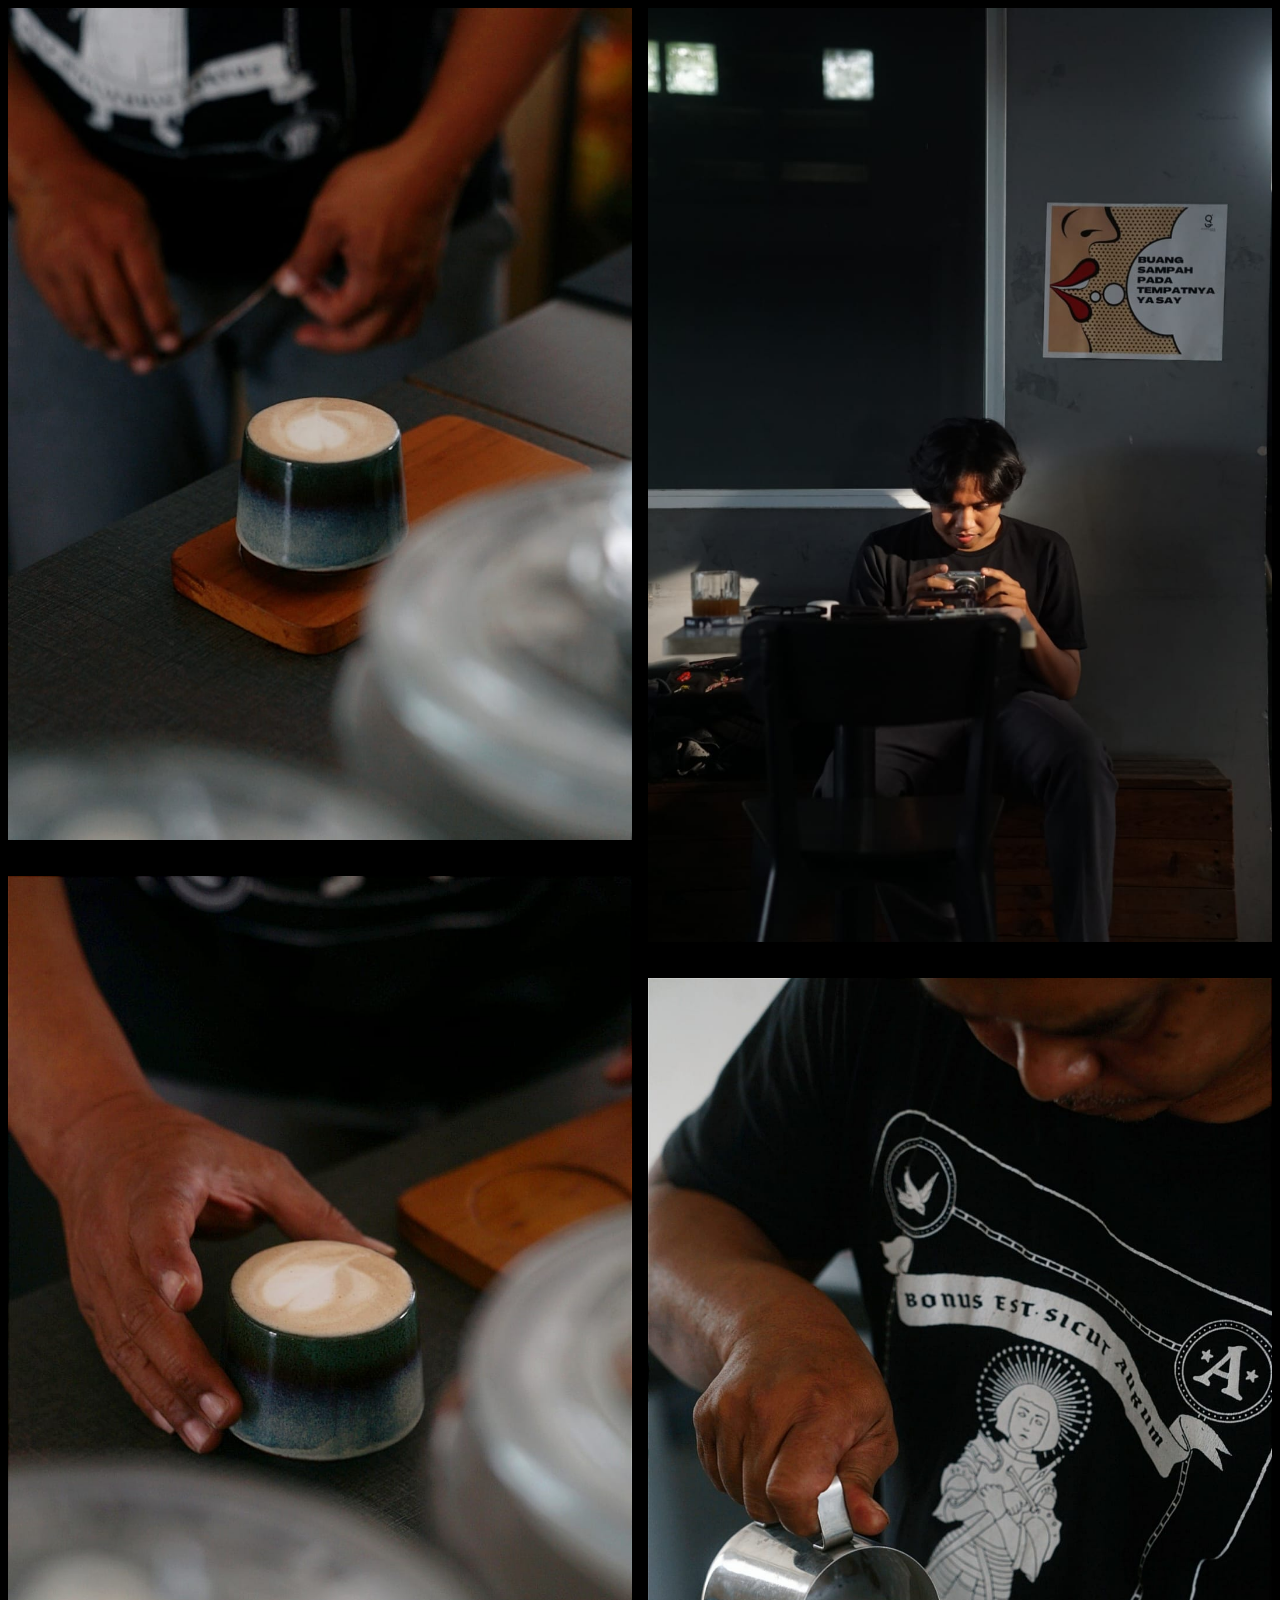
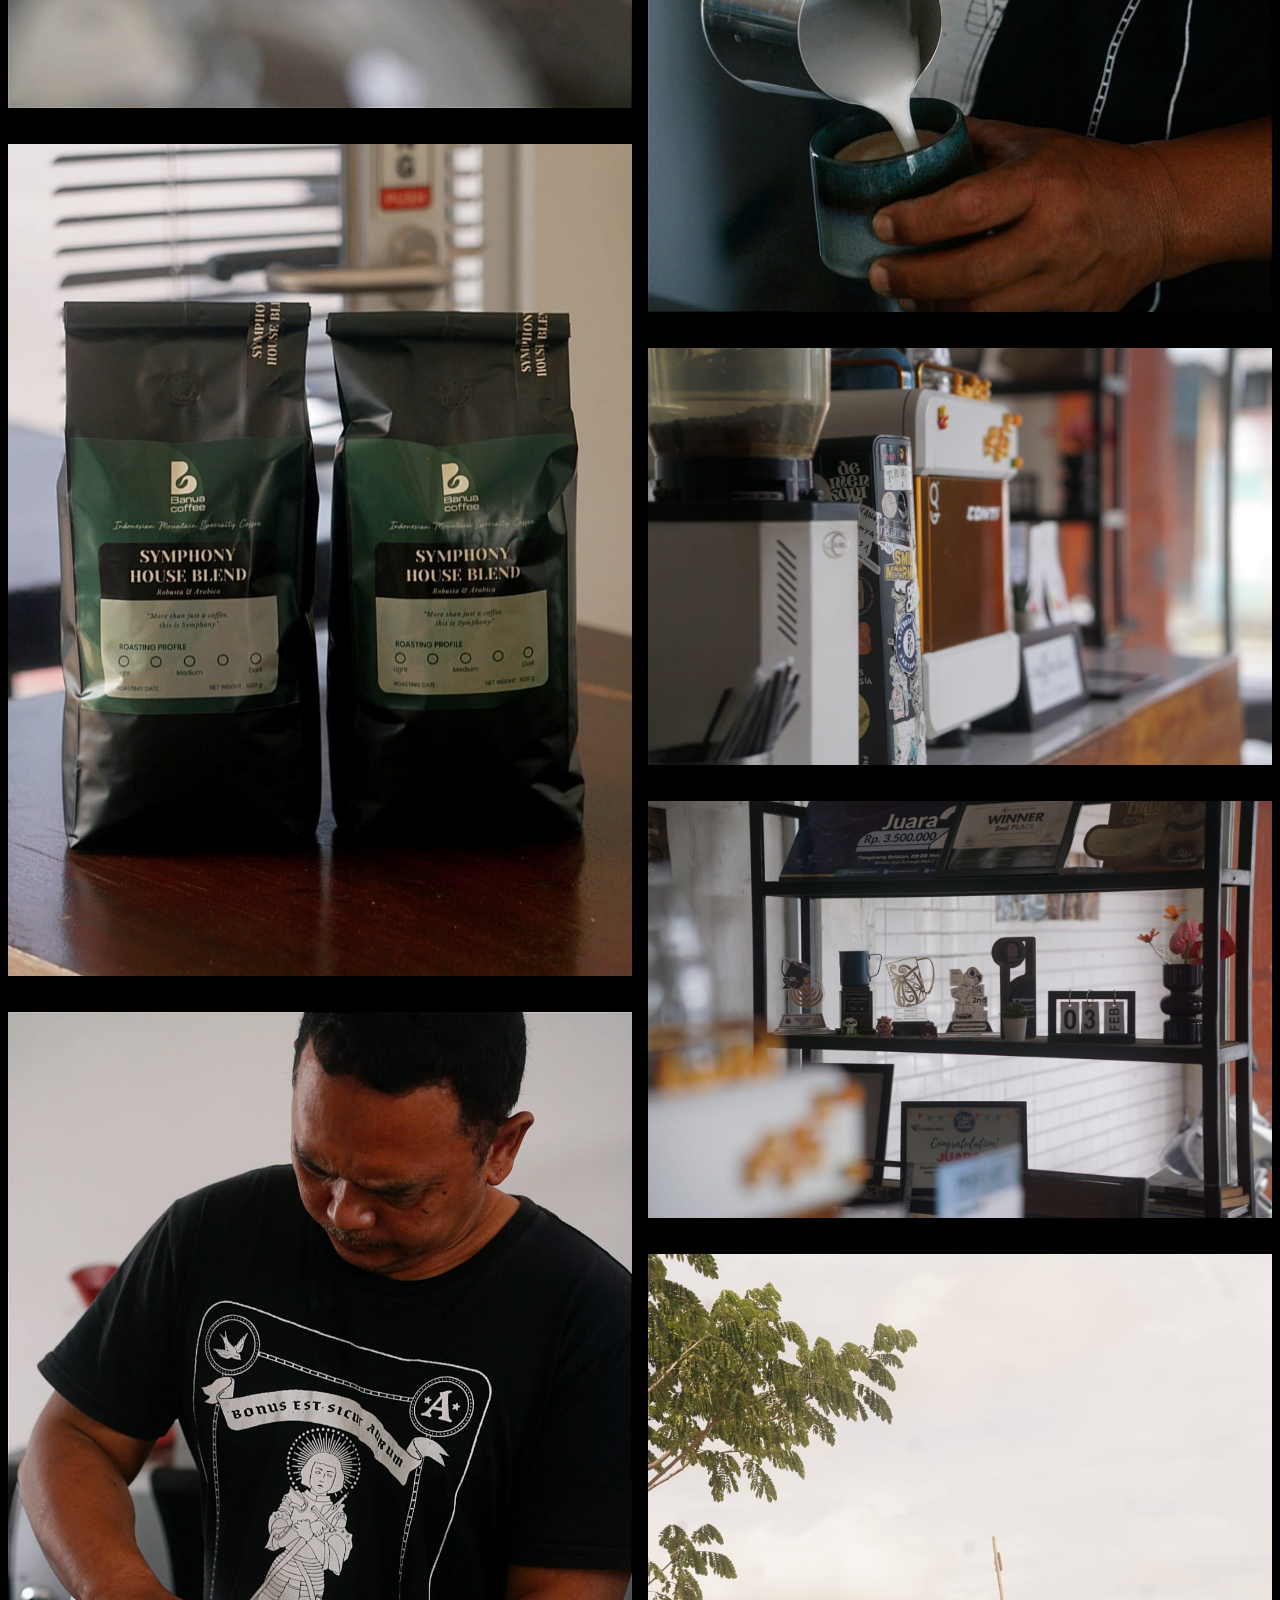
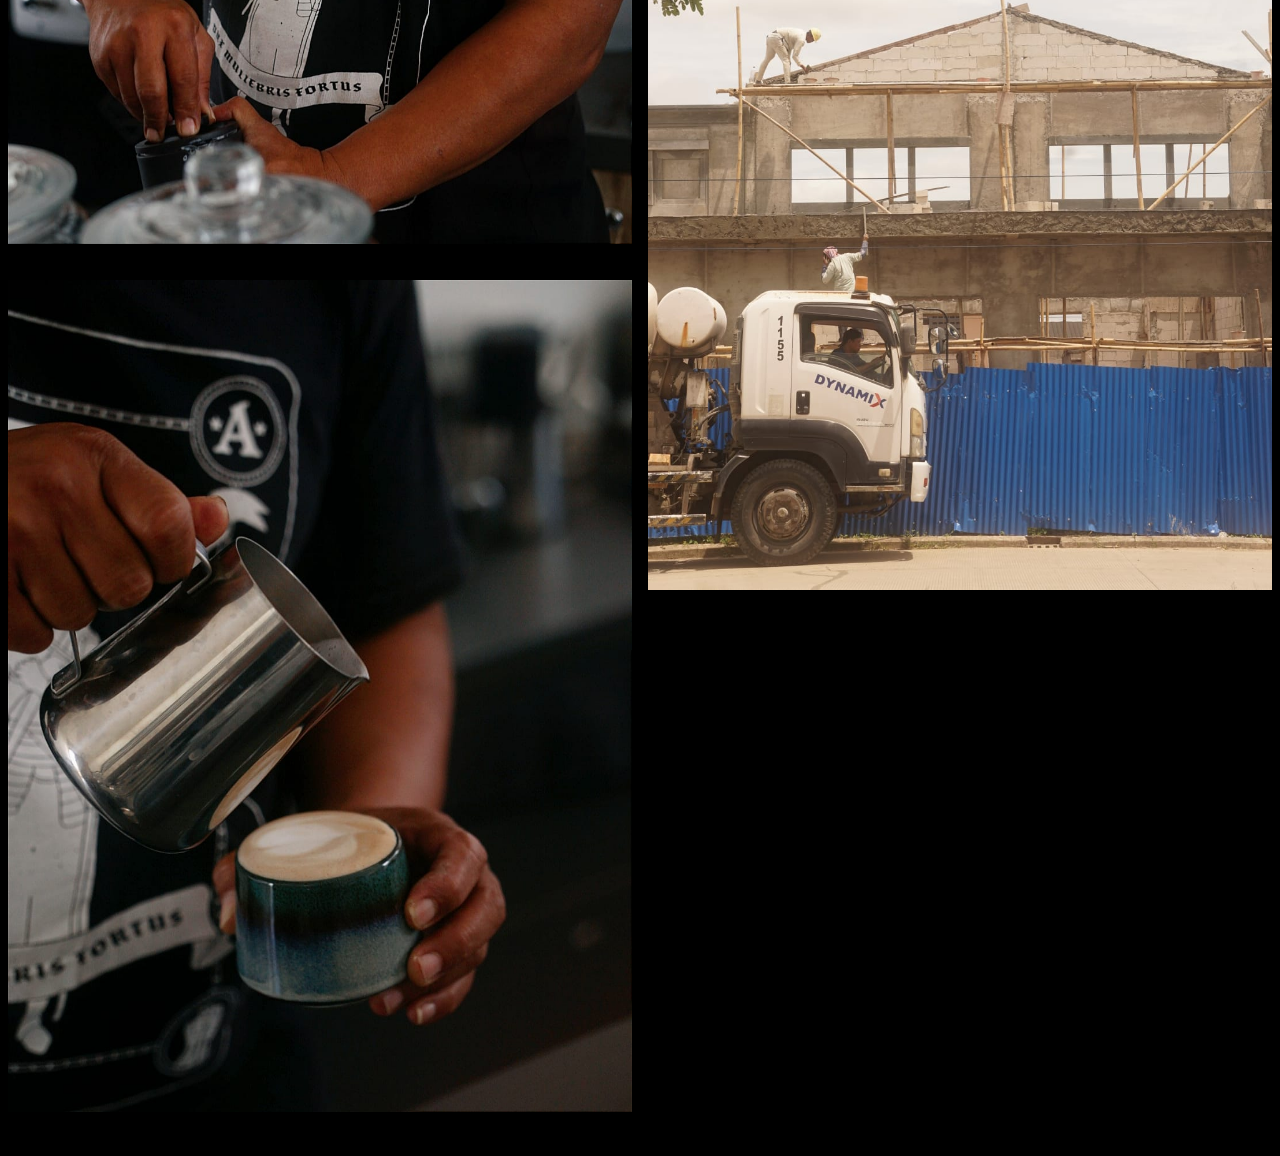
==== index.html @ 825f86c2 "test" ====
<!DOCTYPE html>
<html lang="en">
<head>
    <meta charset="UTF-8">
    <meta name="viewport" content="width=device-width, initial-scale=1.0">
    <title>Document</title>
    <link rel="stylesheet" href="style.css">
</head>
<body>
    <div class="list">
        <img src="assets/tes (1).jpeg" alt="">
        <img src="assets/tes (2).jpeg" alt="">
        <img src="assets/tes (3).jpeg" alt="">
        <img src="assets/tes (4).jpeg" alt="">
        <img src="assets/tes (5).jpeg" alt="">
        <img src="assets/tes (6).jpeg" alt="">
        <img src="assets/tes (7).jpeg" alt="">
        <img src="assets/tes (8).jpeg" alt="">
        <img src="assets/tes (9).jpeg" alt="">
        <img src="assets/tes (10).jpeg" alt="">
    </div>
</body>
</html>
---- style.css ----
body {
    background-color: black;
}
img {
    width: 100%;
    margin-bottom: 2em;
}
.list {
    column-count: 2;
}
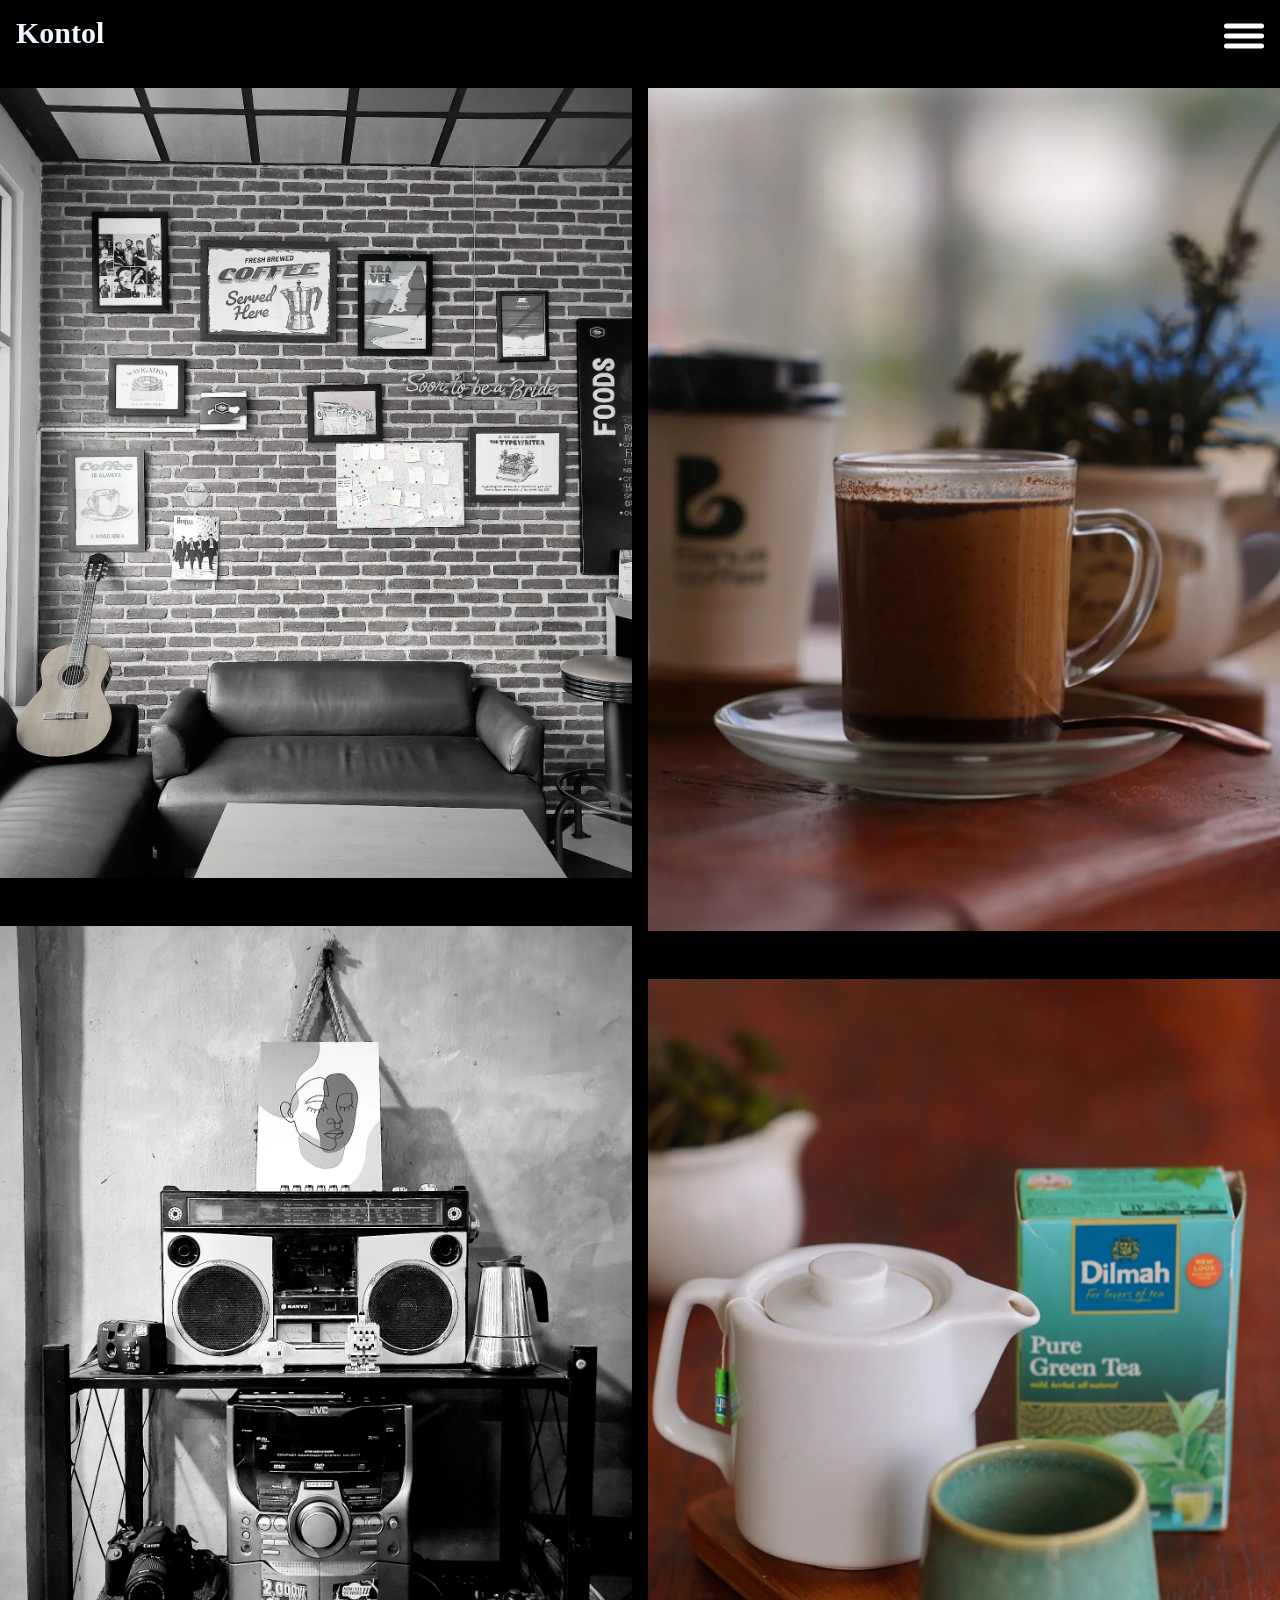
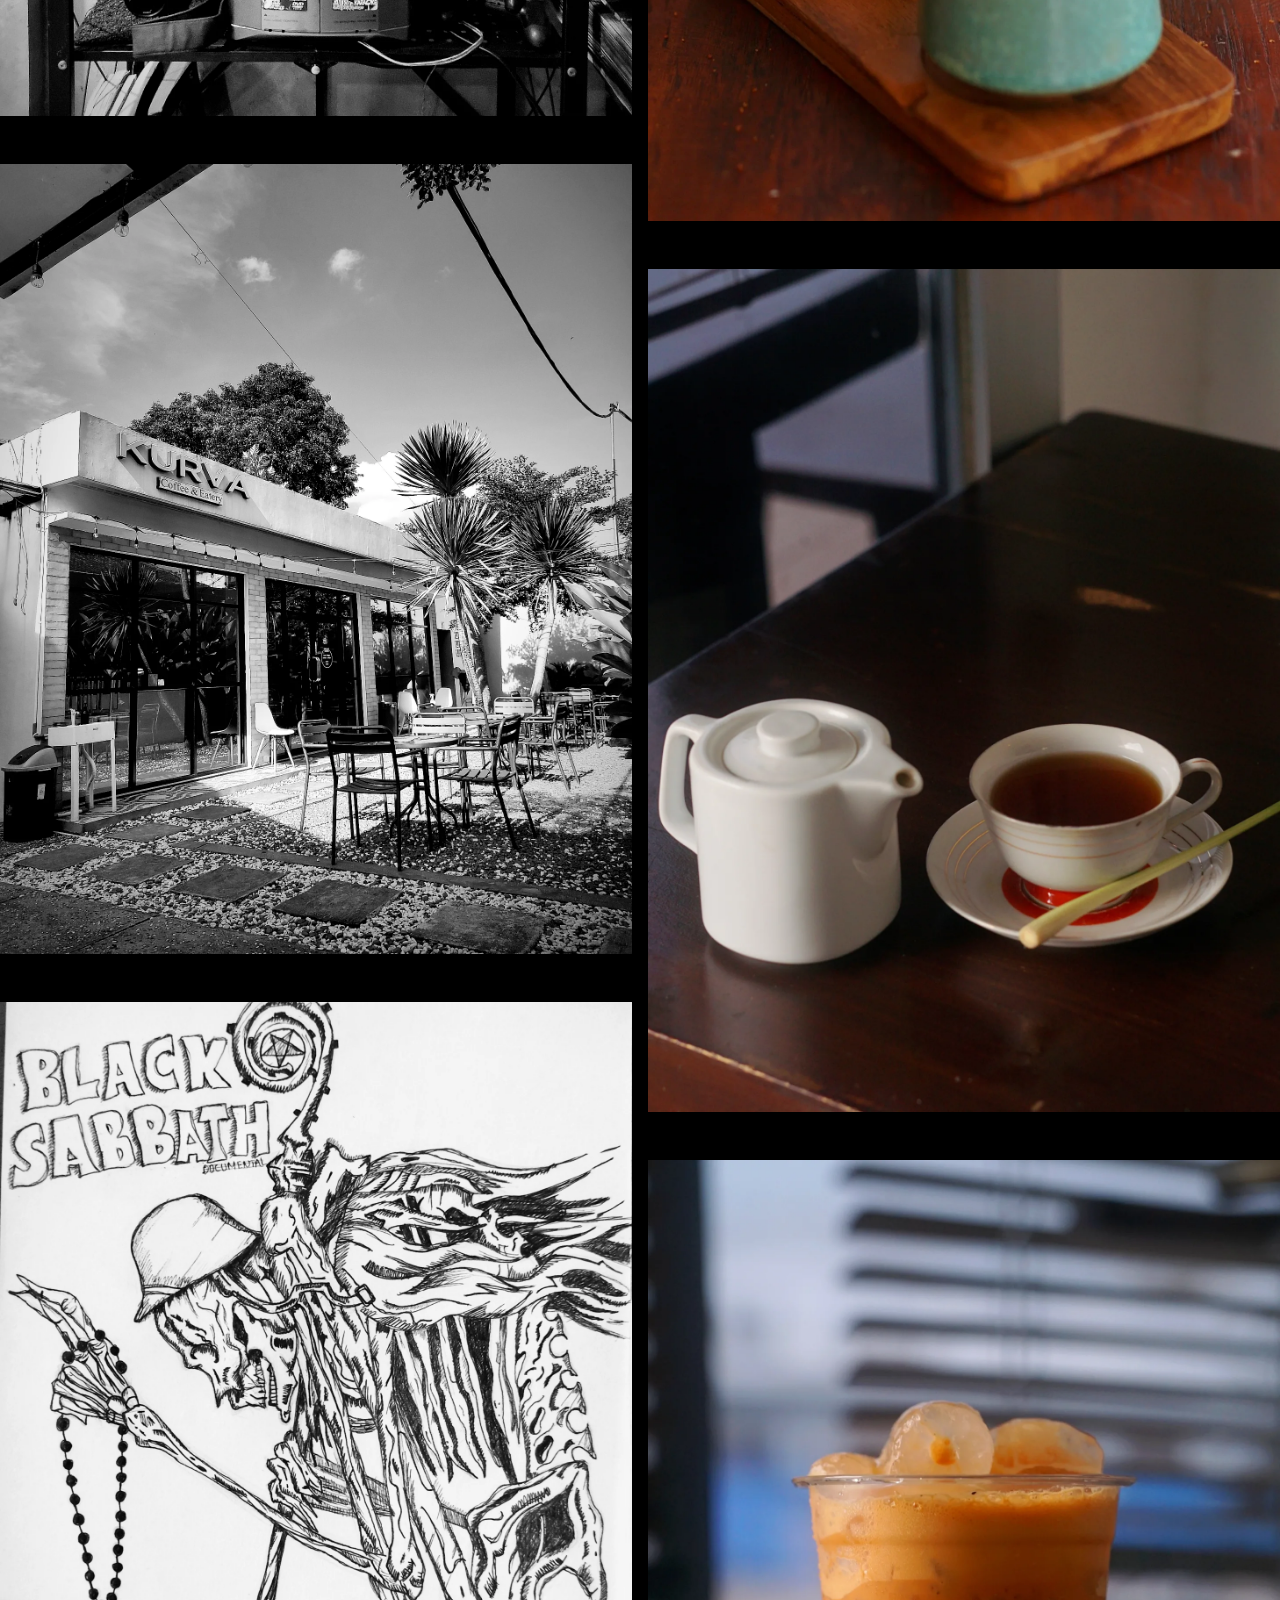
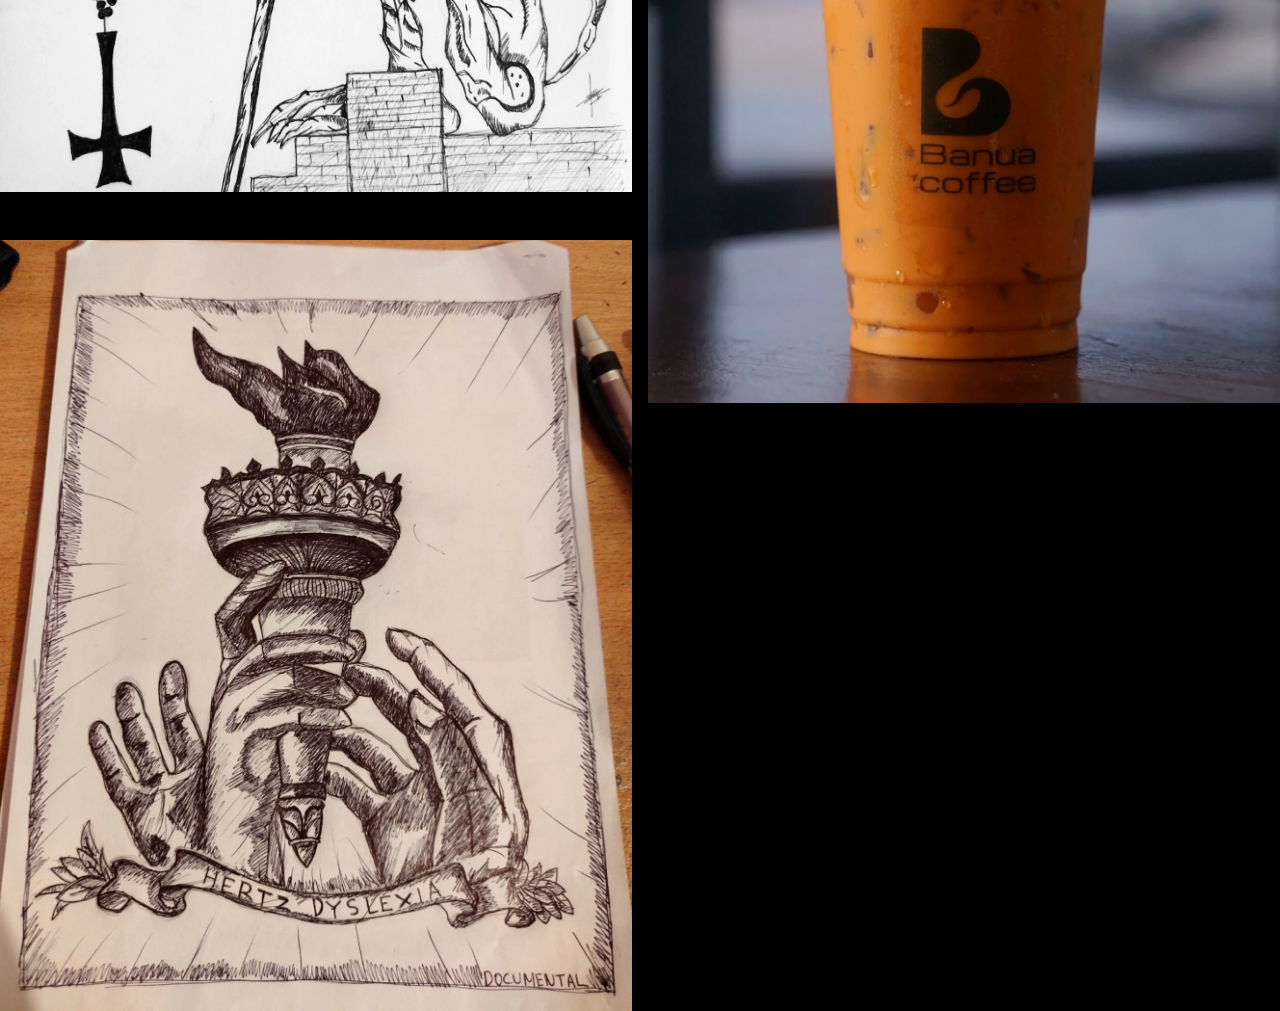
==== commit 269c3437: "test2" ====
--- a/index.html
+++ b/index.html
@@ -7,17 +7,24 @@
     <link rel="stylesheet" href="style.css">
 </head>
 <body>
+
+    <my-navbar></my-navbar>
+    
     <div class="list">
-        <img src="assets/tes (1).jpeg" alt="">
-        <img src="assets/tes (2).jpeg" alt="">
-        <img src="assets/tes (3).jpeg" alt="">
-        <img src="assets/tes (4).jpeg" alt="">
-        <img src="assets/tes (5).jpeg" alt="">
-        <img src="assets/tes (6).jpeg" alt="">
-        <img src="assets/tes (7).jpeg" alt="">
-        <img src="assets/tes (8).jpeg" alt="">
-        <img src="assets/tes (9).jpeg" alt="">
-        <img src="assets/tes (10).jpeg" alt="">
+
+        <img class="randomImage" data-collection="img_1" alt="coffee 1">
+        <img class="randomImage" data-collection="img_2" alt="coffee 2">
+        <img class="randomImage" data-collection="img_3" alt="...">
+        <img class="randomImage" data-collection="img_4" alt="...">
+        <img class="randomImage" data-collection="img_5" alt="...">
+        <img class="randomImage" data-collection="img_6" alt="...">
+        <img class="randomImage" data-collection="img_7" alt="...">
+        <img class="randomImage" data-collection="img_8" alt="...">
+        <img class="randomImage" data-collection="img_9" alt="...">
+
+
     </div>
 </body>
+<script src="navbar.js"> </script>
+<script src="script.js"> </script>
 </html>
--- a/style.css
+++ b/style.css
@@ -1,10 +1,133 @@
+* {
+  margin: 0;
+  padding: 0;
+}
+
 body {
     background-color: black;
 }
+
 img {
     width: 100%;
-    margin-bottom: 2em;
+    margin-bottom: 3em;
+    display: block;
+    break-inside: avoid;
+}
+.logo {
+    z-index: 10;
+    font-size: 20px;
+}
+
+.logo h1 a {
+    text-decoration: none;
+    color: aliceblue;
+    
+}
+
+.about h1 a {
+    text-decoration: none;
+    color: black;
+    font-size: 3rem;
+}
+.off_menu {
+    background-color: white;
+    height: 100vh;
+    width: 100%;
+    position: fixed;
+    inset: 0;
+    margin-top: 1rem;
+    margin-bottom: 1rem;
+    left: -100%;
+    display: flex;
+    flex-direction: column;  
+    align-items: center;       
+    text-align: center;
+    overflow-y: auto;
+    justify-content: center;
+    font-size: 2rem;
+    transition: .3s ease;
+    z-index: 9;
+}
+
+.off_menu ul li {
+    list-style: none;
+    padding: 0.4em 0;
+}
+.off_menu ul li a{
+    text-decoration: none;
+    color: black;
+}
+
+
+nav {
+    padding: 1rem;
+    padding-bottom: 2rem;
+    display: flex;
+    background-color: black;
+    transition: background-color 0.3s ease;
+}
+
+.ham_menu {
+    height: 40px;
+    width: 40px;
+    margin-left: auto;
+    position: relative;
+    z-index: 10;
+}
+.ham_menu span {
+    height: 5px;
+    width: 100%;
+    background-color: white;
+    border-radius: 25px;
+    position: absolute;
+    top: 50%;
+    left: 50%;
+    transform: translate(-50%, -50%);
+    transition: .3s ease;
 }
 .list {
     column-count: 2;
+}
+.randomImage {
+    opacity: 1;
+    transition: opacity 1s ease;
+}
+
+.logo.active h1 a{
+    color: black;
+}
+.off_menu.active {
+    left: 0;
+}
+
+nav.active {
+    position: sticky;
+    top: 0;
+    z-index: 10;
+    background-color: white;
+}
+
+.ham_menu.active span {
+    background-color: black;
+}
+.ham_menu span:nth-child(1) {
+    top: 25%;
+}
+
+.ham_menu span:nth-child(3) {
+    top: 75%;
+}
+
+.ham_menu.active span:nth-child(1) {
+    top: 50%;
+    transform: translate(-50%, -50%) rotate(45deg);
+}
+
+.ham_menu.active span:nth-child(2) {
+    opacity: 0;
+}
+
+.ham_menu.active span:nth-child(3) {
+    top: 50%;
+    transform: translate(-50%, -50%) rotate(-45deg);
 }
